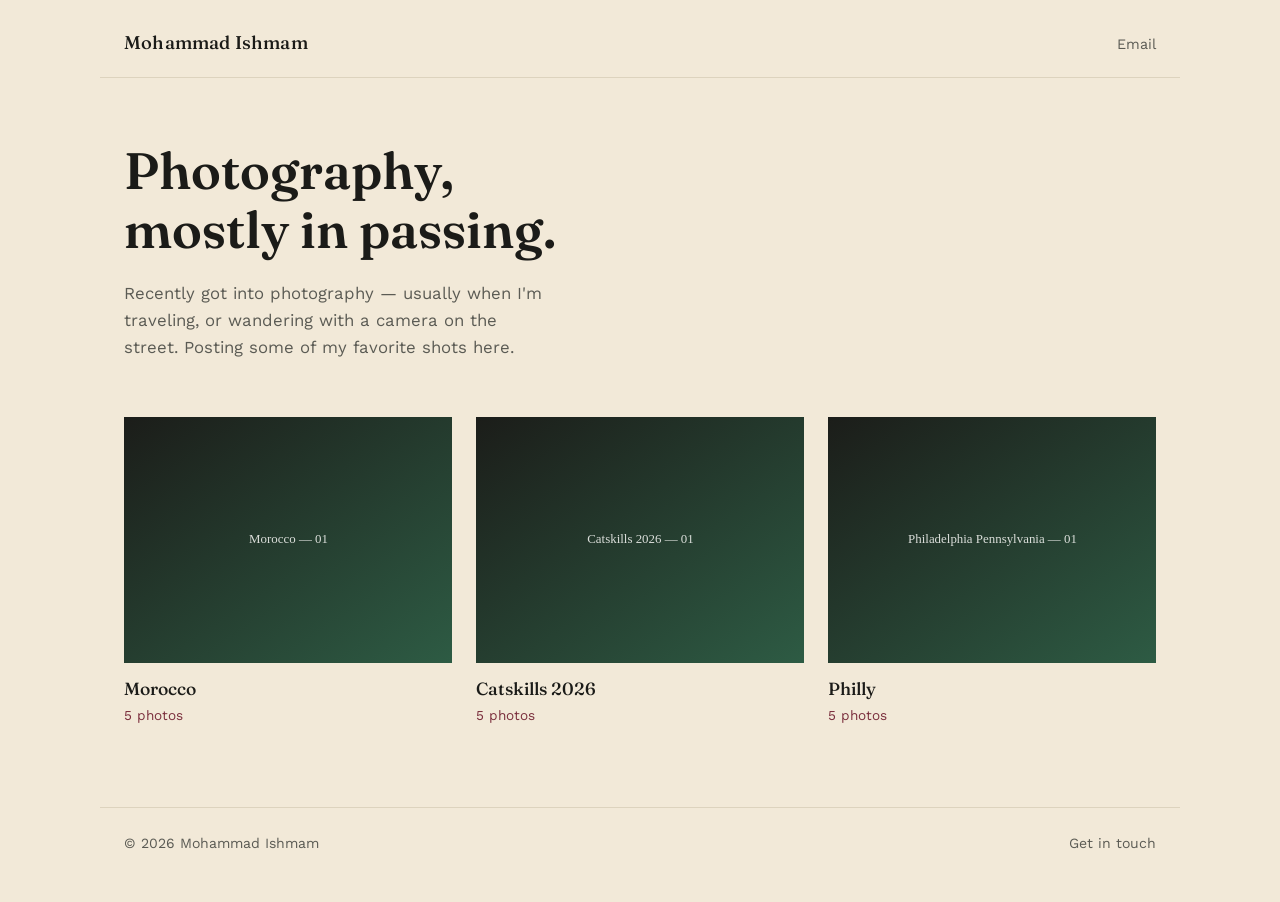
==== index.html @ c9673be1 "Add files via upload" ====
<!DOCTYPE html>
<html lang="en">
<head>
  <meta charset="UTF-8">
  <meta name="viewport" content="width=device-width, initial-scale=1.0">
  <title>Mohammad Ishmam — Photography</title>
  <meta name="description" content="Travel and street photography by Mohammad Ishmam.">
  <link rel="preconnect" href="https://fonts.googleapis.com">
  <link rel="preconnect" href="https://fonts.gstatic.com" crossorigin>
  <link href="https://fonts.googleapis.com/css2?family=Fraunces:opsz,wght@9..144,400;9..144,500;9..144,600&family=Work+Sans:wght@400;500&display=swap" rel="stylesheet">
  <link rel="stylesheet" href="css/style.css">
</head>
<body>

  <header class="site-header">
    <a class="wordmark" href="index.html">Mohammad Ishmam</a>
    <a class="header-link" id="header-email" href="#">Email</a>
  </header>

  <main>
    <section class="hero">
      <h1 id="hero-tagline">Photography, mostly in passing.</h1>
      <p class="bio" id="hero-bio"></p>
    </section>

    <section class="album-grid" id="album-grid" aria-label="Photo albums">
      <!-- Album cards injected by js/main.js -->
    </section>
  </main>

  <footer class="site-footer">
    <span>&copy; <span id="year"></span> Mohammad Ishmam</span>
    <a id="footer-email" href="#">Get in touch</a>
  </footer>

  <script src="js/main.js"></script>
</body>
</html>
---- css/style.css ----
:root {
  --paper: #F2E9D8;
  --ink: #1B1B18;
  --ink-soft: #5B5B54;
  --line: #DDD3BE;
  --emerald: #2E5D45;
  --emerald-soft: #E4ECE6;
  --burgundy: #7A2E3C;
  --serif: "Fraunces", Georgia, serif;
  --sans: "Work Sans", -apple-system, BlinkMacSystemFont, sans-serif;
  --max-width: 1080px;
}

* { box-sizing: border-box; }

html { scroll-behavior: smooth; }

body {
  margin: 0;
  background: var(--paper);
  color: var(--ink);
  font-family: var(--sans);
  font-size: 16px;
  line-height: 1.6;
  -webkit-font-smoothing: antialiased;
}

a {
  color: var(--emerald);
  text-decoration: none;
}

a:hover,
a:focus-visible {
  text-decoration: underline;
  text-decoration-color: var(--burgundy);
  text-decoration-thickness: 1px;
}

a:focus-visible,
button:focus-visible {
  outline: 2px solid var(--emerald);
  outline-offset: 3px;
}

/* ---------- Header ---------- */

.site-header {
  max-width: var(--max-width);
  margin: 0 auto;
  padding: 28px 24px 20px;
  display: flex;
  justify-content: space-between;
  align-items: baseline;
  border-bottom: 1px solid var(--line);
}

.wordmark {
  font-family: var(--serif);
  font-weight: 500;
  font-size: 1.15rem;
  color: var(--ink);
  letter-spacing: 0.01em;
}

.wordmark:hover {
  text-decoration: none;
  color: var(--emerald);
}

.header-link {
  font-size: 0.9rem;
  color: var(--ink-soft);
}

/* ---------- Hero ---------- */

.hero {
  max-width: var(--max-width);
  margin: 0 auto;
  padding: 64px 24px 48px;
}

.hero h1 {
  font-family: var(--serif);
  font-weight: 600;
  font-variation-settings: "opsz" 40;
  font-size: clamp(2.1rem, 5vw, 3.2rem);
  line-height: 1.15;
  margin: 0 0 20px;
  max-width: 14ch;
  color: var(--ink);
}

.hero .bio {
  max-width: 42ch;
  color: var(--ink-soft);
  font-size: 1.05rem;
  margin: 0;
}

/* ---------- Album grid ---------- */

.album-grid {
  max-width: var(--max-width);
  margin: 0 auto;
  padding: 8px 24px 80px;
  display: grid;
  grid-template-columns: repeat(3, 1fr);
  gap: 32px 24px;
}

@media (max-width: 860px) {
  .album-grid { grid-template-columns: repeat(2, 1fr); }
}

@media (max-width: 560px) {
  .album-grid { grid-template-columns: 1fr; }
}

.album-card {
  display: block;
  color: var(--ink);
}

.album-card:hover { text-decoration: none; }

.album-card .thumb-wrap {
  overflow: hidden;
  background: var(--line);
  aspect-ratio: 4 / 3;
  margin-bottom: 12px;
}

.album-card img {
  width: 100%;
  height: 100%;
  object-fit: cover;
  display: block;
  transition: transform 0.5s ease;
}

.album-card:hover img {
  transform: scale(1.035);
}

.album-card .album-name {
  font-family: var(--serif);
  font-weight: 500;
  font-size: 1.1rem;
  display: block;
}

.album-card:hover .album-name {
  color: var(--emerald);
}

.album-card .photo-count {
  color: var(--burgundy);
  font-size: 0.85rem;
  display: block;
  margin-top: 2px;
}

/* ---------- Album page ---------- */

.album-header {
  max-width: var(--max-width);
  margin: 0 auto;
  padding: 48px 24px 32px;
}

.back-link {
  display: inline-block;
  font-size: 0.9rem;
  color: var(--ink-soft);
  margin-bottom: 18px;
}

.album-header h1 {
  font-family: var(--serif);
  font-weight: 600;
  font-variation-settings: "opsz" 32;
  font-size: clamp(1.8rem, 4vw, 2.6rem);
  margin: 0;
}

.photo-stack {
  max-width: var(--max-width);
  margin: 0 auto;
  padding: 0 24px 80px;
  display: flex;
  flex-direction: column;
  gap: 20px;
}

.photo-stack button.photo-item {
  border: none;
  background: none;
  padding: 0;
  cursor: zoom-in;
  display: block;
  width: 100%;
}

.photo-stack img {
  width: 100%;
  display: block;
  background: var(--line);
}

/* ---------- Footer ---------- */

.site-footer {
  max-width: var(--max-width);
  margin: 0 auto;
  padding: 24px 24px 48px;
  display: flex;
  justify-content: space-between;
  align-items: center;
  border-top: 1px solid var(--line);
  color: var(--ink-soft);
  font-size: 0.88rem;
}

.site-footer a { color: var(--ink-soft); }
.site-footer a:hover { color: var(--emerald); }

/* ---------- Lightbox ---------- */

.lightbox {
  position: fixed;
  inset: 0;
  background: rgba(27, 27, 24, 0.94);
  display: none;
  align-items: center;
  justify-content: center;
  z-index: 100;
}

.lightbox.is-open { display: flex; }

.lightbox-image {
  max-width: 88vw;
  max-height: 86vh;
  object-fit: contain;
  box-shadow: none;
}

.lightbox-close {
  position: absolute;
  top: 20px;
  right: 24px;
  background: none;
  border: none;
  color: var(--paper);
  font-size: 2rem;
  line-height: 1;
  cursor: pointer;
}

.lightbox-nav {
  position: absolute;
  top: 50%;
  transform: translateY(-50%);
  background: none;
  border: none;
  color: var(--paper);
  font-size: 2.6rem;
  line-height: 1;
  cursor: pointer;
  padding: 12px 18px;
}

.lightbox-prev { left: 4px; }
.lightbox-next { right: 4px; }

.lightbox-close:hover,
.lightbox-nav:hover { color: var(--emerald-soft); }

@media (prefers-reduced-motion: reduce) {
  .album-card img { transition: none; }
  html { scroll-behavior: auto; }
}
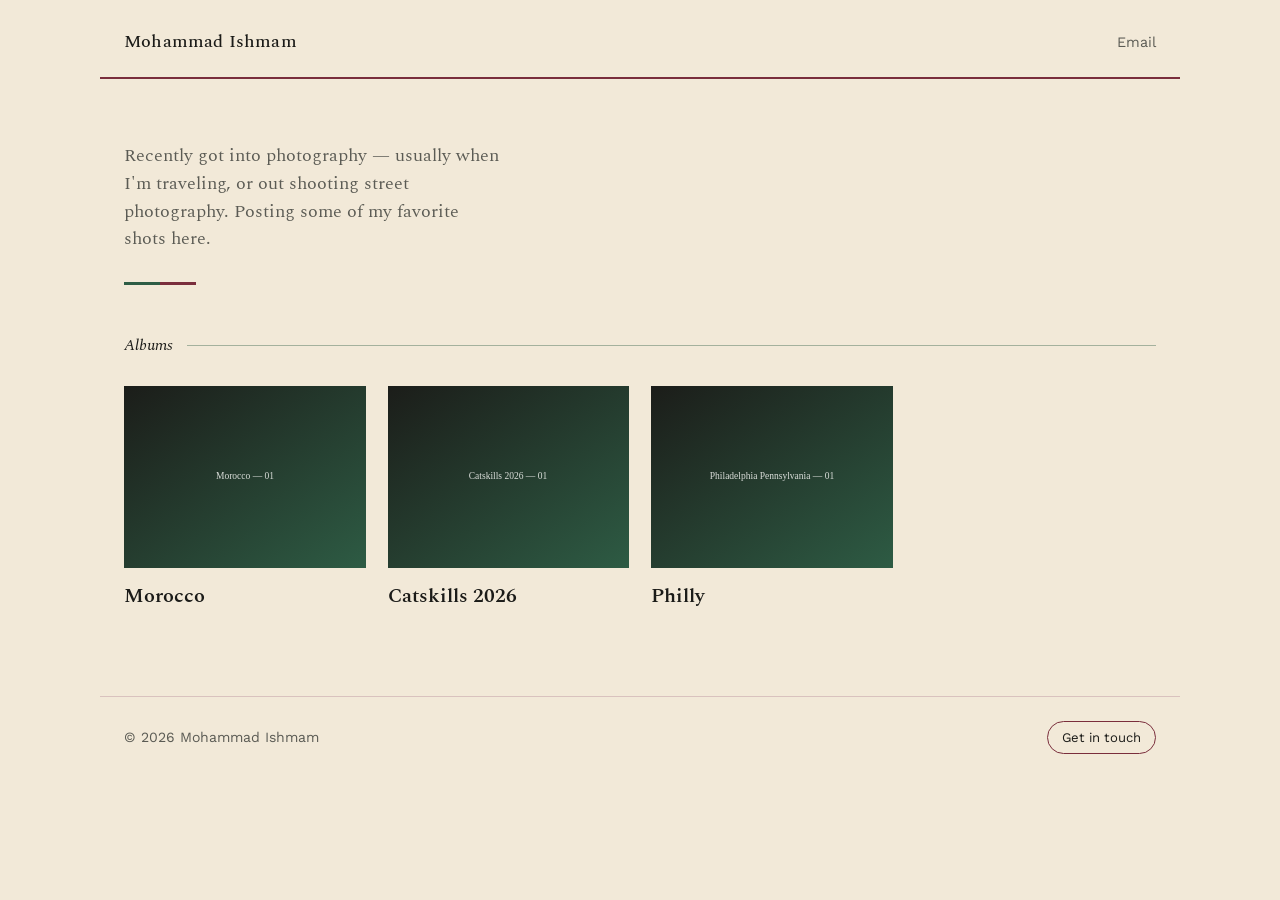
==== commit 33e5137b: "Add files via upload" ====
--- a/index.html
+++ b/index.html
@@ -7,7 +7,7 @@
   <meta name="description" content="Travel and street photography by Mohammad Ishmam.">
   <link rel="preconnect" href="https://fonts.googleapis.com">
   <link rel="preconnect" href="https://fonts.gstatic.com" crossorigin>
-  <link href="https://fonts.googleapis.com/css2?family=Fraunces:opsz,wght@9..144,400;9..144,500;9..144,600&family=Work+Sans:wght@400;500&display=swap" rel="stylesheet">
+  <link href="https://fonts.googleapis.com/css2?family=Spectral:wght@400;500;600;700&family=Work+Sans:wght@400;500&display=swap" rel="stylesheet">
   <link rel="stylesheet" href="css/style.css">
 </head>
 <body>
@@ -19,10 +19,13 @@
 
   <main>
     <section class="hero">
-      <h1 id="hero-tagline">Photography, mostly in passing.</h1>
       <p class="bio" id="hero-bio"></p>
+      <div class="hero-divider"><span></span><span></span></div>
     </section>
 
+    <div class="section-label">
+      <span>Albums</span>
+    </div>
     <section class="album-grid" id="album-grid" aria-label="Photo albums">
       <!-- Album cards injected by js/main.js -->
     </section>
--- a/css/style.css
+++ b/css/style.css
@@ -2,11 +2,11 @@
   --paper: #F2E9D8;
   --ink: #1B1B18;
   --ink-soft: #5B5B54;
-  --line: #DDD3BE;
+  --line: #D9C2BE;
   --emerald: #2E5D45;
   --emerald-soft: #E4ECE6;
   --burgundy: #7A2E3C;
-  --serif: "Fraunces", Georgia, serif;
+  --serif: "Spectral", Georgia, serif;
   --sans: "Work Sans", -apple-system, BlinkMacSystemFont, sans-serif;
   --max-width: 1080px;
 }
@@ -26,7 +26,7 @@
 }
 
 a {
-  color: var(--emerald);
+  color: var(--ink);
   text-decoration: none;
 }
 
@@ -52,7 +52,7 @@
   display: flex;
   justify-content: space-between;
   align-items: baseline;
-  border-bottom: 1px solid var(--line);
+  border-bottom: 2px solid var(--burgundy);
 }
 
 .wordmark {
@@ -65,7 +65,6 @@
 
 .wordmark:hover {
   text-decoration: none;
-  color: var(--emerald);
 }
 
 .header-link {
@@ -73,6 +72,10 @@
   color: var(--ink-soft);
 }
 
+.header-link:hover {
+  color: var(--ink);
+}
+
 /* ---------- Hero ---------- */
 
 .hero {
@@ -84,7 +87,6 @@
 .hero h1 {
   font-family: var(--serif);
   font-weight: 600;
-  font-variation-settings: "opsz" 40;
   font-size: clamp(2.1rem, 5vw, 3.2rem);
   line-height: 1.15;
   margin: 0 0 20px;
@@ -95,8 +97,54 @@
 .hero .bio {
   max-width: 42ch;
   color: var(--ink-soft);
-  font-size: 1.05rem;
+  font-family: var(--serif);
+  font-size: 1.15rem;
+  line-height: 1.5;
   margin: 0;
+}
+
+.hero-divider {
+  display: flex;
+  width: 72px;
+  height: 3px;
+  margin-top: 28px;
+}
+
+.hero-divider span {
+  flex: 1;
+}
+
+.hero-divider span:first-child {
+  background: var(--emerald);
+}
+
+.hero-divider span:last-child {
+  background: var(--burgundy);
+}
+
+.section-label {
+  max-width: var(--max-width);
+  margin: 0 auto;
+  padding: 0 24px 20px;
+  display: flex;
+  align-items: center;
+  gap: 14px;
+}
+
+.section-label span {
+  font-family: var(--serif);
+  font-style: italic;
+  font-size: 1rem;
+  color: var(--ink);
+  white-space: nowrap;
+}
+
+.section-label::after {
+  content: '';
+  flex: 1;
+  height: 1px;
+  background: var(--emerald);
+  opacity: 0.4;
 }
 
 /* ---------- Album grid ---------- */
@@ -106,26 +154,41 @@
   margin: 0 auto;
   padding: 8px 24px 80px;
   display: grid;
-  grid-template-columns: repeat(3, 1fr);
-  gap: 32px 24px;
-}
-
-@media (max-width: 860px) {
+  grid-template-columns: repeat(4, 1fr);
+  gap: 36px 22px;
+}
+
+@media (max-width: 960px) {
+  .album-grid { grid-template-columns: repeat(3, 1fr); }
+}
+
+@media (max-width: 700px) {
   .album-grid { grid-template-columns: repeat(2, 1fr); }
 }
 
-@media (max-width: 560px) {
+@media (max-width: 460px) {
   .album-grid { grid-template-columns: 1fr; }
 }
 
 .album-card {
   display: block;
   color: var(--ink);
+  position: relative;
+  transition: transform 0.35s cubic-bezier(0.2, 0.8, 0.2, 1), box-shadow 0.35s ease;
+}
+
+.album-card:hover {
+  transform: translateY(-10px);
+  box-shadow:
+    0 24px 44px -18px rgba(27, 27, 24, 0.32),
+    0 10px 18px -10px rgba(122, 46, 60, 0.28);
+  z-index: 3;
 }
 
 .album-card:hover { text-decoration: none; }
 
 .album-card .thumb-wrap {
+  position: relative;
   overflow: hidden;
   background: var(--line);
   aspect-ratio: 4 / 3;
@@ -141,25 +204,50 @@
 }
 
 .album-card:hover img {
-  transform: scale(1.035);
+  transform: scale(1.08);
+}
+
+.album-card .count-badge {
+  position: absolute;
+  left: 10px;
+  bottom: 10px;
+  background: rgba(27, 27, 24, 0.72);
+  color: var(--paper);
+  font-size: 0.78rem;
+  padding: 3px 10px;
+  border-radius: 999px;
+  opacity: 0;
+  transform: translateY(6px);
+  transition: opacity 0.3s ease, transform 0.3s ease;
+}
+
+.album-card:hover .count-badge {
+  opacity: 1;
+  transform: translateY(0);
 }
 
 .album-card .album-name {
   font-family: var(--serif);
-  font-weight: 500;
-  font-size: 1.1rem;
-  display: block;
-}
-
-.album-card:hover .album-name {
-  color: var(--emerald);
-}
-
-.album-card .photo-count {
-  color: var(--burgundy);
-  font-size: 0.85rem;
-  display: block;
-  margin-top: 2px;
+  font-weight: 600;
+  font-size: 1.25rem;
+  display: inline-block;
+  position: relative;
+  padding-bottom: 4px;
+}
+
+.album-card .album-name::after {
+  content: '';
+  position: absolute;
+  left: 0;
+  bottom: 0;
+  height: 2px;
+  width: 0%;
+  background: var(--burgundy);
+  transition: width 0.35s ease;
+}
+
+.album-card:hover .album-name::after {
+  width: 100%;
 }
 
 /* ---------- Album page ---------- */
@@ -177,10 +265,13 @@
   margin-bottom: 18px;
 }
 
+.back-link:hover {
+  color: var(--ink);
+}
+
 .album-header h1 {
   font-family: var(--serif);
   font-weight: 600;
-  font-variation-settings: "opsz" 32;
   font-size: clamp(1.8rem, 4vw, 2.6rem);
   margin: 0;
 }
@@ -189,9 +280,16 @@
   max-width: var(--max-width);
   margin: 0 auto;
   padding: 0 24px 80px;
-  display: flex;
-  flex-direction: column;
-  gap: 20px;
+  column-count: 3;
+  column-gap: 20px;
+}
+
+@media (max-width: 860px) {
+  .photo-stack { column-count: 2; }
+}
+
+@media (max-width: 560px) {
+  .photo-stack { column-count: 1; }
 }
 
 .photo-stack button.photo-item {
@@ -199,8 +297,10 @@
   background: none;
   padding: 0;
   cursor: zoom-in;
-  display: block;
+  display: inline-block;
   width: 100%;
+  break-inside: avoid;
+  margin-bottom: 20px;
 }
 
 .photo-stack img {
@@ -223,8 +323,19 @@
   font-size: 0.88rem;
 }
 
-.site-footer a { color: var(--ink-soft); }
-.site-footer a:hover { color: var(--emerald); }
+.site-footer a {
+  color: var(--ink);
+  border: 1px solid var(--burgundy);
+  padding: 5px 14px;
+  border-radius: 999px;
+  font-size: 0.82rem;
+}
+
+.site-footer a:hover {
+  background: rgba(122, 46, 60, 0.12);
+  color: var(--ink);
+  text-decoration: none;
+}
 
 /* ---------- Lightbox ---------- */
 
@@ -276,7 +387,7 @@
 .lightbox-next { right: 4px; }
 
 .lightbox-close:hover,
-.lightbox-nav:hover { color: var(--emerald-soft); }
+.lightbox-nav:hover { opacity: 0.7; }
 
 @media (prefers-reduced-motion: reduce) {
   .album-card img { transition: none; }
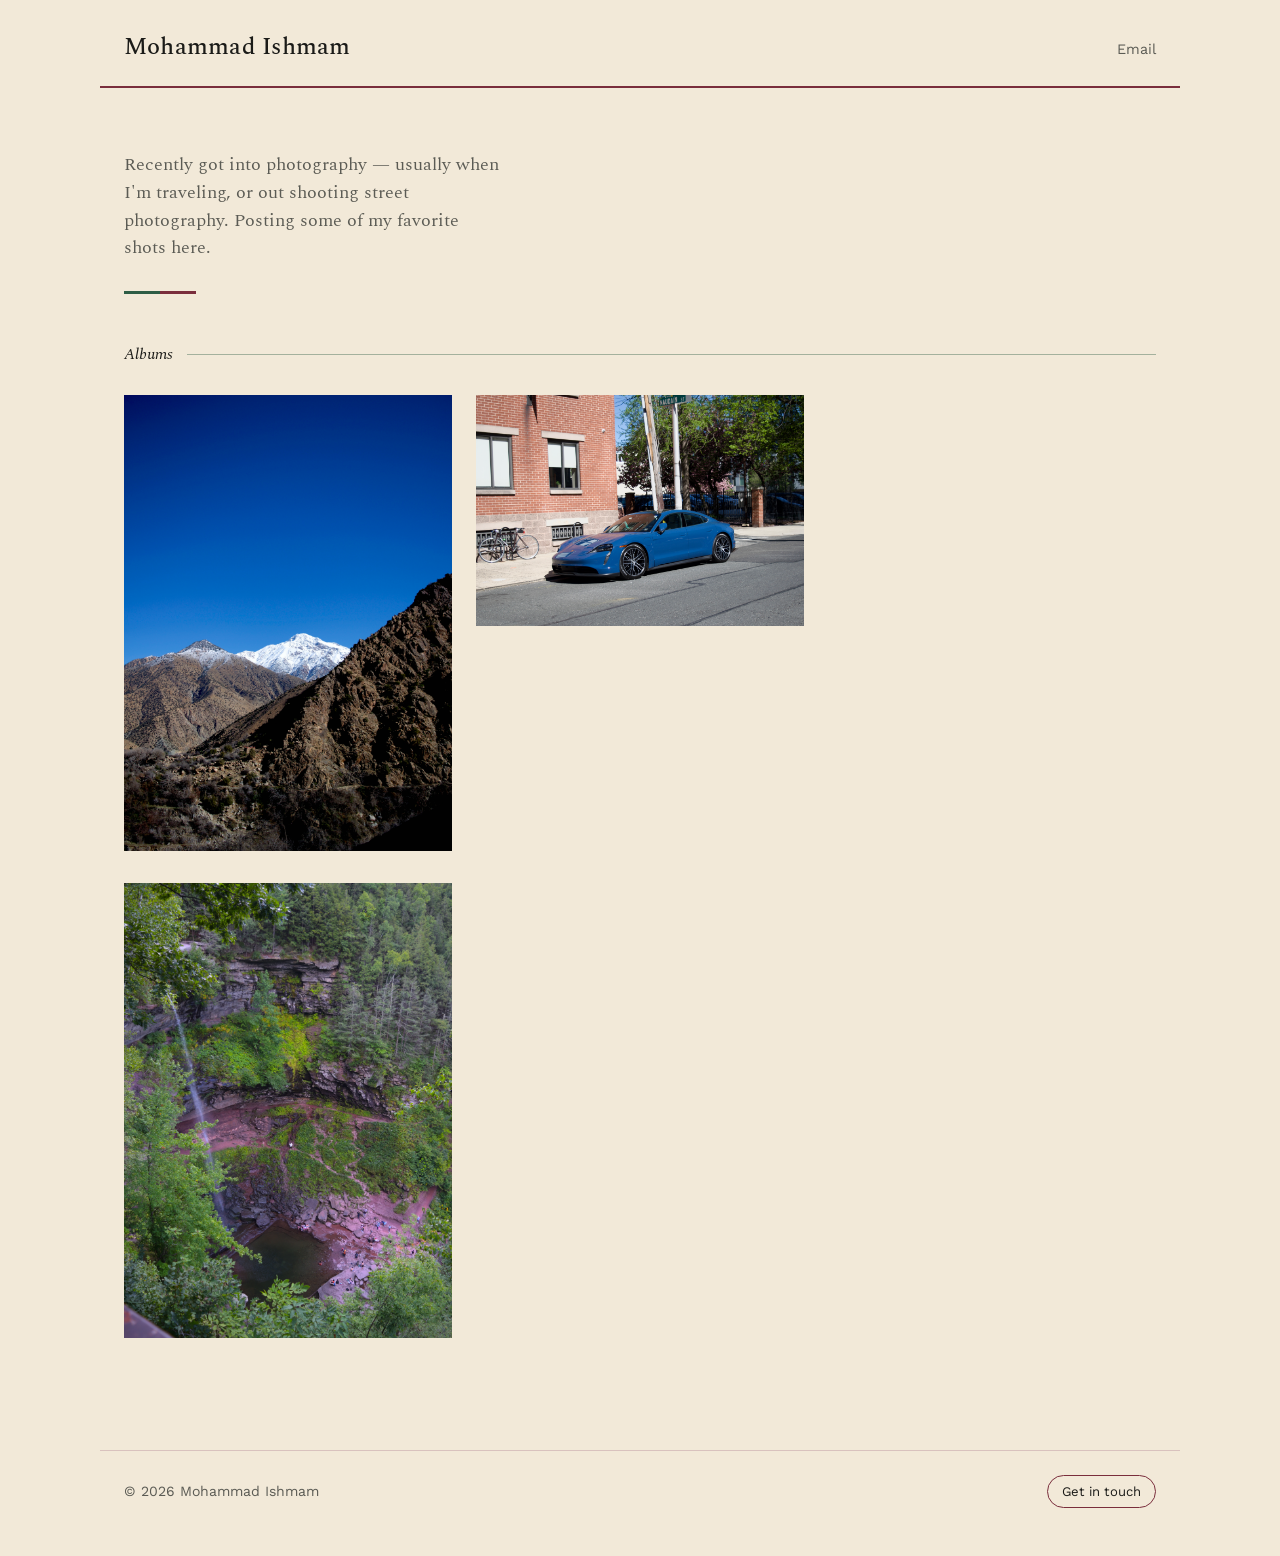
==== commit 8fd3c5da: "Update index.html" ====
--- a/index.html
+++ b/index.html
@@ -36,6 +36,6 @@
     <a id="footer-email" href="#">Get in touch</a>
   </footer>
 
-  <script src="js/main.js"></script>
+  <script src="js/main.js?v=2"></script>
 </body>
 </html>
--- a/css/style.css
+++ b/css/style.css
@@ -58,7 +58,7 @@
 .wordmark {
   font-family: var(--serif);
   font-weight: 500;
-  font-size: 1.15rem;
+  font-size: 1.5rem;
   color: var(--ink);
   letter-spacing: 0.01em;
 }
@@ -153,46 +153,26 @@
   max-width: var(--max-width);
   margin: 0 auto;
   padding: 8px 24px 80px;
-  display: grid;
-  grid-template-columns: repeat(4, 1fr);
-  gap: 36px 22px;
-}
-
-@media (max-width: 960px) {
-  .album-grid { grid-template-columns: repeat(3, 1fr); }
-}
-
-@media (max-width: 700px) {
-  .album-grid { grid-template-columns: repeat(2, 1fr); }
+  column-count: 3;
+  column-gap: 24px;
+}
+
+@media (max-width: 860px) {
+  .album-grid { column-count: 2; }
 }
 
 @media (max-width: 460px) {
-  .album-grid { grid-template-columns: 1fr; }
+  .album-grid { column-count: 1; }
 }
 
 .album-card {
-  display: block;
-  color: var(--ink);
-  position: relative;
-  transition: transform 0.35s cubic-bezier(0.2, 0.8, 0.2, 1), box-shadow 0.35s ease;
-}
-
-.album-card:hover {
-  transform: translateY(-10px);
-  box-shadow:
-    0 24px 44px -18px rgba(27, 27, 24, 0.32),
-    0 10px 18px -10px rgba(122, 46, 60, 0.28);
-  z-index: 3;
-}
-
-.album-card:hover { text-decoration: none; }
-
-.album-card .thumb-wrap {
+  display: inline-block;
+  width: 100%;
+  break-inside: avoid;
+  margin-bottom: 24px;
   position: relative;
   overflow: hidden;
-  background: var(--line);
-  aspect-ratio: 4 / 3;
-  margin-bottom: 12px;
+  color: var(--ink);
 }
 
 .album-card img {
@@ -204,50 +184,37 @@
 }
 
 .album-card:hover img {
-  transform: scale(1.08);
-}
-
-.album-card .count-badge {
-  position: absolute;
-  left: 10px;
-  bottom: 10px;
-  background: rgba(27, 27, 24, 0.72);
-  color: var(--paper);
-  font-size: 0.78rem;
-  padding: 3px 10px;
-  border-radius: 999px;
-  opacity: 0;
-  transform: translateY(6px);
-  transition: opacity 0.3s ease, transform 0.3s ease;
-}
-
-.album-card:hover .count-badge {
-  opacity: 1;
-  transform: translateY(0);
-}
-
-.album-card .album-name {
-  font-family: var(--serif);
-  font-weight: 600;
-  font-size: 1.25rem;
-  display: inline-block;
-  position: relative;
-  padding-bottom: 4px;
-}
-
-.album-card .album-name::after {
-  content: '';
+  transform: scale(1.05);
+}
+
+.album-card .title-overlay {
   position: absolute;
   left: 0;
+  right: 0;
   bottom: 0;
-  height: 2px;
-  width: 0%;
-  background: var(--burgundy);
-  transition: width 0.35s ease;
-}
-
-.album-card:hover .album-name::after {
-  width: 100%;
+  padding: 40px 16px 14px;
+  background: linear-gradient(to top, rgba(27, 27, 24, 0.72), rgba(27, 27, 24, 0));
+  opacity: 0;
+  transition: opacity 0.3s ease;
+}
+
+.album-card:hover .title-overlay {
+  opacity: 1;
+}
+
+.album-card .title-overlay .name {
+  font-family: var(--serif);
+  font-weight: 600;
+  font-size: 1.2rem;
+  color: var(--paper);
+  display: block;
+}
+
+.album-card .title-overlay .count {
+  font-size: 0.78rem;
+  color: rgba(250, 250, 248, 0.75);
+  display: block;
+  margin-top: 2px;
 }
 
 /* ---------- Album page ---------- */
